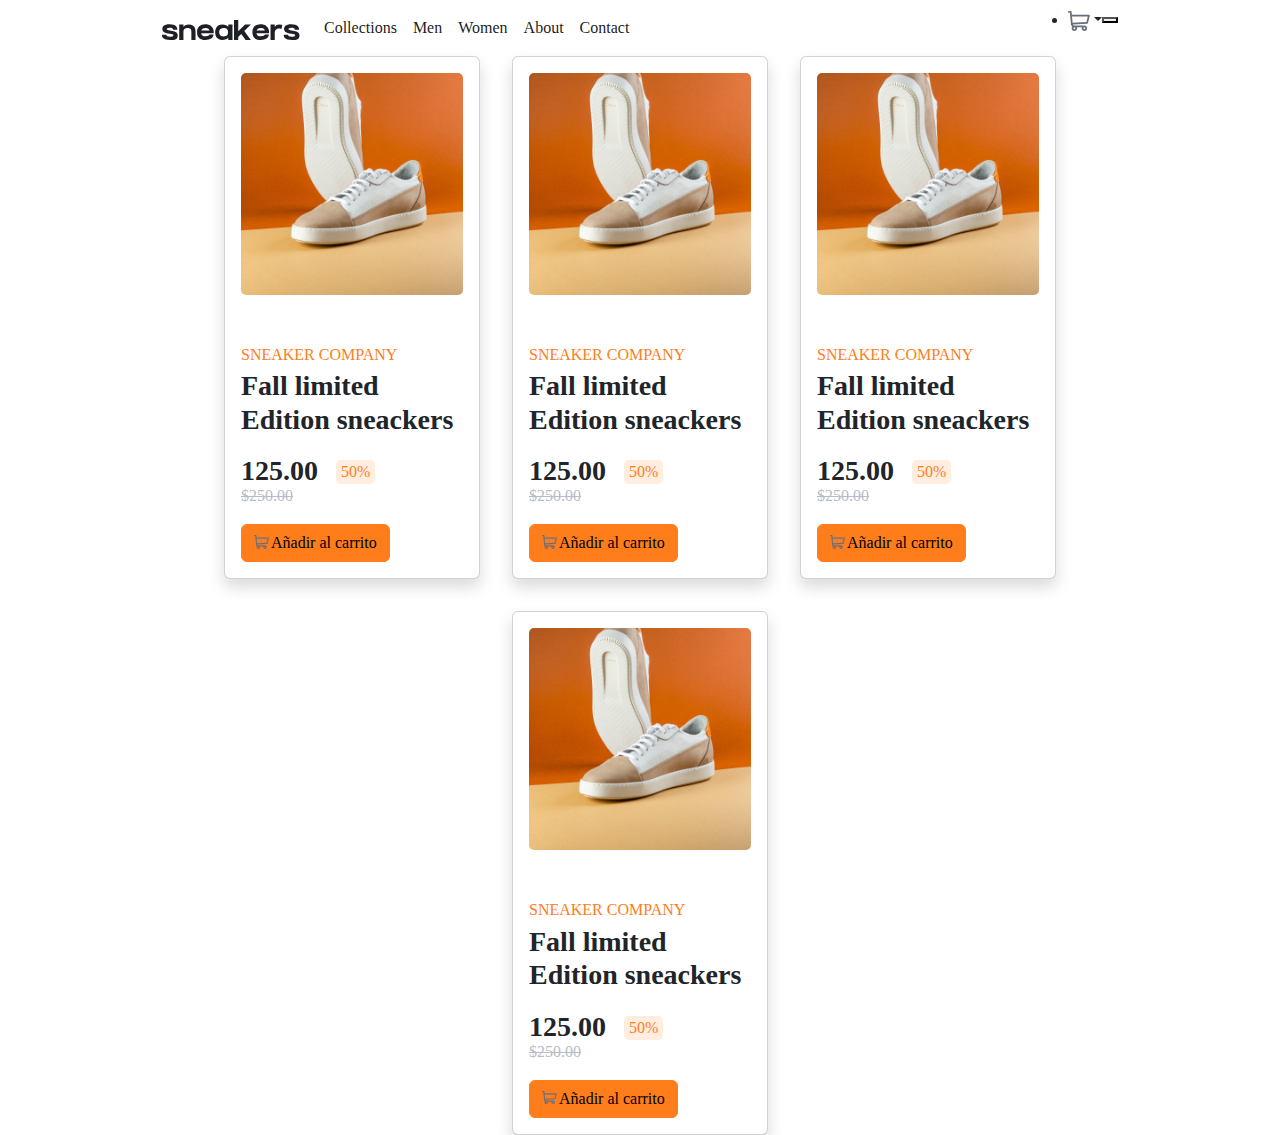
==== collections.html @ e6cdab4b "first commit" ====
<!DOCTYPE html>
<html lang="en">

<head>
    <title>Collections</title>
    <meta charset="UTF-8">
    <meta name="viewport" content="width=device-width, initial-scale=1">
    <link href="css/style.css" rel="stylesheet">
    <script defer src="/app/deck.js"></script>
    <script defer src="/app/carrito.js"></script>

</head>

<body class="bodyCollection">
    <header>
        <nav class="navbar navbar-expand-lg bg-transparent">
            <div class="container-fluid">
                <a href="" class="navbar-brand"><img src="/images/logo.svg" alt=""></a>
                <button class="navbar-toggler" type="button" data-bs-toggle="collapse"
                    data-bs-target="#navbarSupportedContent" aria-controls="navbarSupportedContent"
                    aria-expanded="false" aria-label="Toggle navigation">
                    <span class="navbar-toggler-icon"></span>
                </button>
                <div class="collapse navbar-collapse" id="navbarSupportedContent">
                    <ul class="navbar-nav me-auto mb-2 mb-lg-0">
                        <li class="nav-item"><a href="collections.html" class="nav-link active">Collections</a></li>
                        <li class="nav-item"><a href="" class="nav-link active">Men</a></li>
                        <li class="nav-item"><a href="" class="nav-link active">Women</a></li>
                        <li class="nav-item"><a href="" class="nav-link active">About</a></li>
                        <li class="nav-item"><a href="" class="nav-link active">Contact</a></li>
                    </ul>
                    <ul class="collapse navbar-collapse justify-content-end" id="navbarSupportedContent">
                        <li class="nav-item dropdown"><a class="nav-link dropdown-toggle" href="#" role="button"
                                data-bs-toggle="dropdown" aria-expanded="false"><img src="/images/icon-cart.svg"
                                    alt=""></a>
                            <ul class="dropdown-menu dropdown-menu-end" id="elcarro">
                                
                            </ul>
                        </li>
                        <button></button>
                    </ul>
                </div>
        </nav>
    </header>
    <main>
        <div class="deck container" id="decks">
            
        </div>
    </main>
    <script src="https://cdn.jsdelivr.net/npm/bootstrap@5.2.3/dist/js/bootstrap.bundle.min.js"
    integrity="sha384-kenU1KFdBIe4zVF0s0G1M5b4hcpxyD9F7jL+jjXkk+Q2h455rYXK/7HAuoJl+0I4" crossorigin="anonymous">
    </script>
</body>

</html>
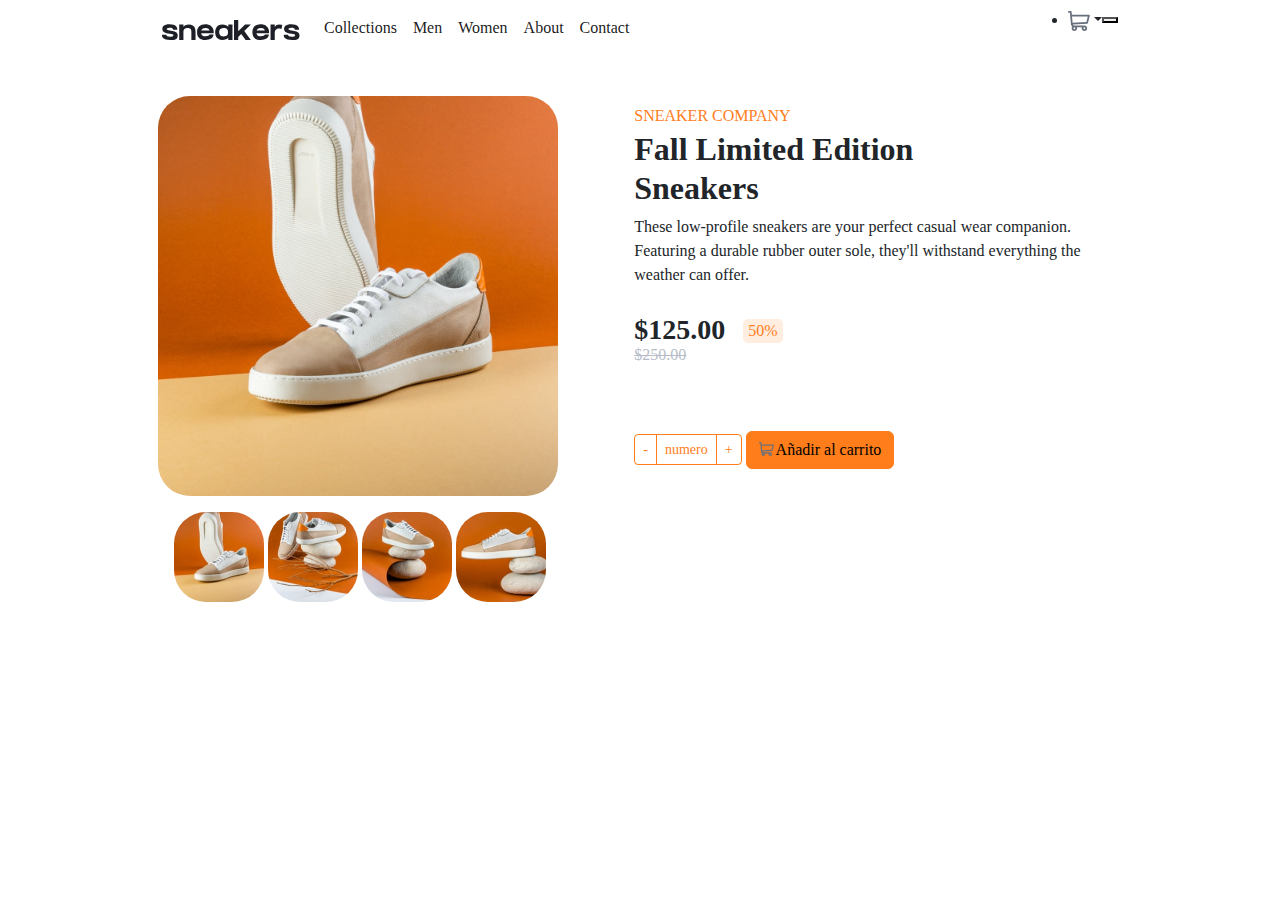
==== commit 64f14051: "commit collections" ====
--- a/collections.html
+++ b/collections.html
@@ -1,55 +1,107 @@
 <!DOCTYPE html>
-<html lang="en">
+<html lang="es">
 
 <head>
-    <title>Collections</title>
-    <meta charset="UTF-8">
-    <meta name="viewport" content="width=device-width, initial-scale=1">
-    <link href="css/style.css" rel="stylesheet">
-    <script defer src="/app/deck.js"></script>
-    <script defer src="/app/carrito.js"></script>
+  <meta charset="UTF-8">
+  <meta name="viewport" content="width=device-width, initial-scale=1.0">
+  <link rel="icon" type="image/png" sizes="32x32" href="./images/favicon-32x32.png">
+  <!-- font family -->
+  <link rel="preconnect" href="https://fonts.googleapis.com"><link rel="preconnect" href="https://fonts.gstatic.com" crossorigin><link href="https://fonts.googleapis.com/css2?family=Kumbh+Sans&display=swap" rel="stylesheet">
+  <!-- BOOTSTRAP -->
+  <link href="https://cdn.jsdelivr.net/npm/bootstrap@5.2.2/dist/css/bootstrap.min.css" rel="stylesheet"
+    integrity="sha384-Zenh87qX5JnK2Jl0vWa8Ck2rdkQ2Bzep5IDxbcnCeuOxjzrPF/et3URy9Bv1WTRi" crossorigin="anonymous">
+  <link rel="stylesheet" href="https://cdn.jsdelivr.net/npm/bootstrap-icons@1.9.1/font/bootstrap-icons.css">
+  <!-- SCSS PROPIO -->
+  <link rel="stylesheet" href="/css/style.css">
+
+
+
+
+  <title>Collections</title>
 
 </head>
 
-<body class="bodyCollection">
-    <header>
-        <nav class="navbar navbar-expand-lg bg-transparent">
-            <div class="container-fluid">
-                <a href="" class="navbar-brand"><img src="/images/logo.svg" alt=""></a>
-                <button class="navbar-toggler" type="button" data-bs-toggle="collapse"
-                    data-bs-target="#navbarSupportedContent" aria-controls="navbarSupportedContent"
-                    aria-expanded="false" aria-label="Toggle navigation">
-                    <span class="navbar-toggler-icon"></span>
-                </button>
-                <div class="collapse navbar-collapse" id="navbarSupportedContent">
-                    <ul class="navbar-nav me-auto mb-2 mb-lg-0">
-                        <li class="nav-item"><a href="collections.html" class="nav-link active">Collections</a></li>
-                        <li class="nav-item"><a href="" class="nav-link active">Men</a></li>
-                        <li class="nav-item"><a href="" class="nav-link active">Women</a></li>
-                        <li class="nav-item"><a href="" class="nav-link active">About</a></li>
-                        <li class="nav-item"><a href="" class="nav-link active">Contact</a></li>
-                    </ul>
-                    <ul class="collapse navbar-collapse justify-content-end" id="navbarSupportedContent">
-                        <li class="nav-item dropdown"><a class="nav-link dropdown-toggle" href="#" role="button"
-                                data-bs-toggle="dropdown" aria-expanded="false"><img src="/images/icon-cart.svg"
-                                    alt=""></a>
-                            <ul class="dropdown-menu dropdown-menu-end" id="elcarro">
-                                
-                            </ul>
-                        </li>
-                        <button></button>
-                    </ul>
-                </div>
-        </nav>
-    </header>
-    <main>
-        <div class="deck container" id="decks">
-            
+<body>
+ <header>
+  <nav class="navbar navbar-expand-lg bg-transparent">
+    <div class="container-fluid">
+      <a href="index.html" class="navbar-brand"><img src="/images/logo.svg" alt=""></a>
+      <button class="navbar-toggler" type="button" data-bs-toggle="collapse" data-bs-target="#navbarSupportedContent" aria-controls="navbarSupportedContent" aria-expanded="false" aria-label="Toggle navigation">
+        <span class="navbar-toggler-icon"></span>
+      </button>
+      <div class="collapse navbar-collapse" id="navbarSupportedContent">
+        <ul class="navbar-nav me-auto mb-2 mb-lg-0">
+          <li class="nav-item"><a href="collections.html" class="nav-link active">Collections</a></li>
+          <li class="nav-item"><a href="" class="nav-link active">Men</a></li>
+          <li class="nav-item"><a href="" class="nav-link active">Women</a></li>
+          <li class="nav-item"><a href="" class="nav-link active">About</a></li>
+          <li class="nav-item"><a href="" class="nav-link active">Contact</a></li>
+        </ul>
+        <ul class="collapse navbar-collapse justify-content-end" id="navbarSupportedContent">
+          <li class="nav-item dropdown"><a class="nav-link dropdown-toggle" href="#" role="button" data-bs-toggle="dropdown" aria-expanded="false"><img src="/images/icon-cart.svg" alt=""></a>
+            <ul class="dropdown-menu">
+              <li><a class="dropdown-item" href="#">Action</a></li>
+              <li><a class="dropdown-item" href="#">Another action</a></li>
+              <li><hr class="dropdown-divider"></li>
+              <li><a class="dropdown-item" href="#">Something else here</a></li>
+            </ul>
+          </li>
+          <button></button>
+        </ul>
+    </div>
+  </nav>
+ </header>
+<main>
+  <section class="container">
+    <div class="d-flex">
+      <div class="container productcontainer">
+        <img class="onlyproduct" src="/images/image-product-1.jpg" alt="">
+  
+        <img src="images/image-product-1-thumbnail.jpg" alt="" class="onlyproductsecondary">
+        <img src="images/image-product-2-thumbnail.jpg" alt="" class="onlyproductsecondary">
+        <img src="images/image-product-3-thumbnail.jpg" alt="" class="onlyproductsecondary">
+        <img src="images/image-product-4-thumbnail.jpg" alt="" class="onlyproductsecondary">
+      </div>
+      <div>
+        <div>
+          <h3 class="marca">Sneaker Company</h2>
+          <h2 class="nameonlyproduct"><strong>Fall Limited Edition Sneakers</strong></h2>
+          <p>
+          These low-profile sneakers are your perfect casual wear companion. Featuring a
+          durable rubber outer sole, they'll withstand everything the weather can offer.
+          </p> 
         </div>
-    </main>
-    <script src="https://cdn.jsdelivr.net/npm/bootstrap@5.2.3/dist/js/bootstrap.bundle.min.js"
+    
+
+          <div class="pagandomenos">
+            <h3 class="precio">
+              <strong>$125.00</strong>
+            </h3>
+            <div class="descuento">
+              <p>50%</p>
+            </div>  
+          </div>
+          <div class="antiguoPrecio">
+            <p>$250.00</p>
+          </div>
+
+        <div>
+          <div class="cantidaditemcontainer">
+            <div class="btn-group btn-group-sm cantidaditemcontainer1" role="group" aria-label="Large button group">
+              <button type="button" class="btn btn-outline-primary">-</button>
+              <span class="btn btn-outline-primary">numero</span>
+              <button type="button" class="btn btn-outline-primary">+</button>
+            </div>
+            <button class="btn btn-primary carrito"><img src="images/icon-cart.svg" alt="carrito" class="carritosvg">Añadir al carrito</button>
+          </div>
+        </div>
+    </div>
+  </section>  
+</main>
+
+  <script src="https://cdn.jsdelivr.net/npm/bootstrap@5.2.3/dist/js/bootstrap.bundle.min.js"
     integrity="sha384-kenU1KFdBIe4zVF0s0G1M5b4hcpxyD9F7jL+jjXkk+Q2h455rYXK/7HAuoJl+0I4" crossorigin="anonymous">
-    </script>
+  </script>
 </body>
 
 </html>